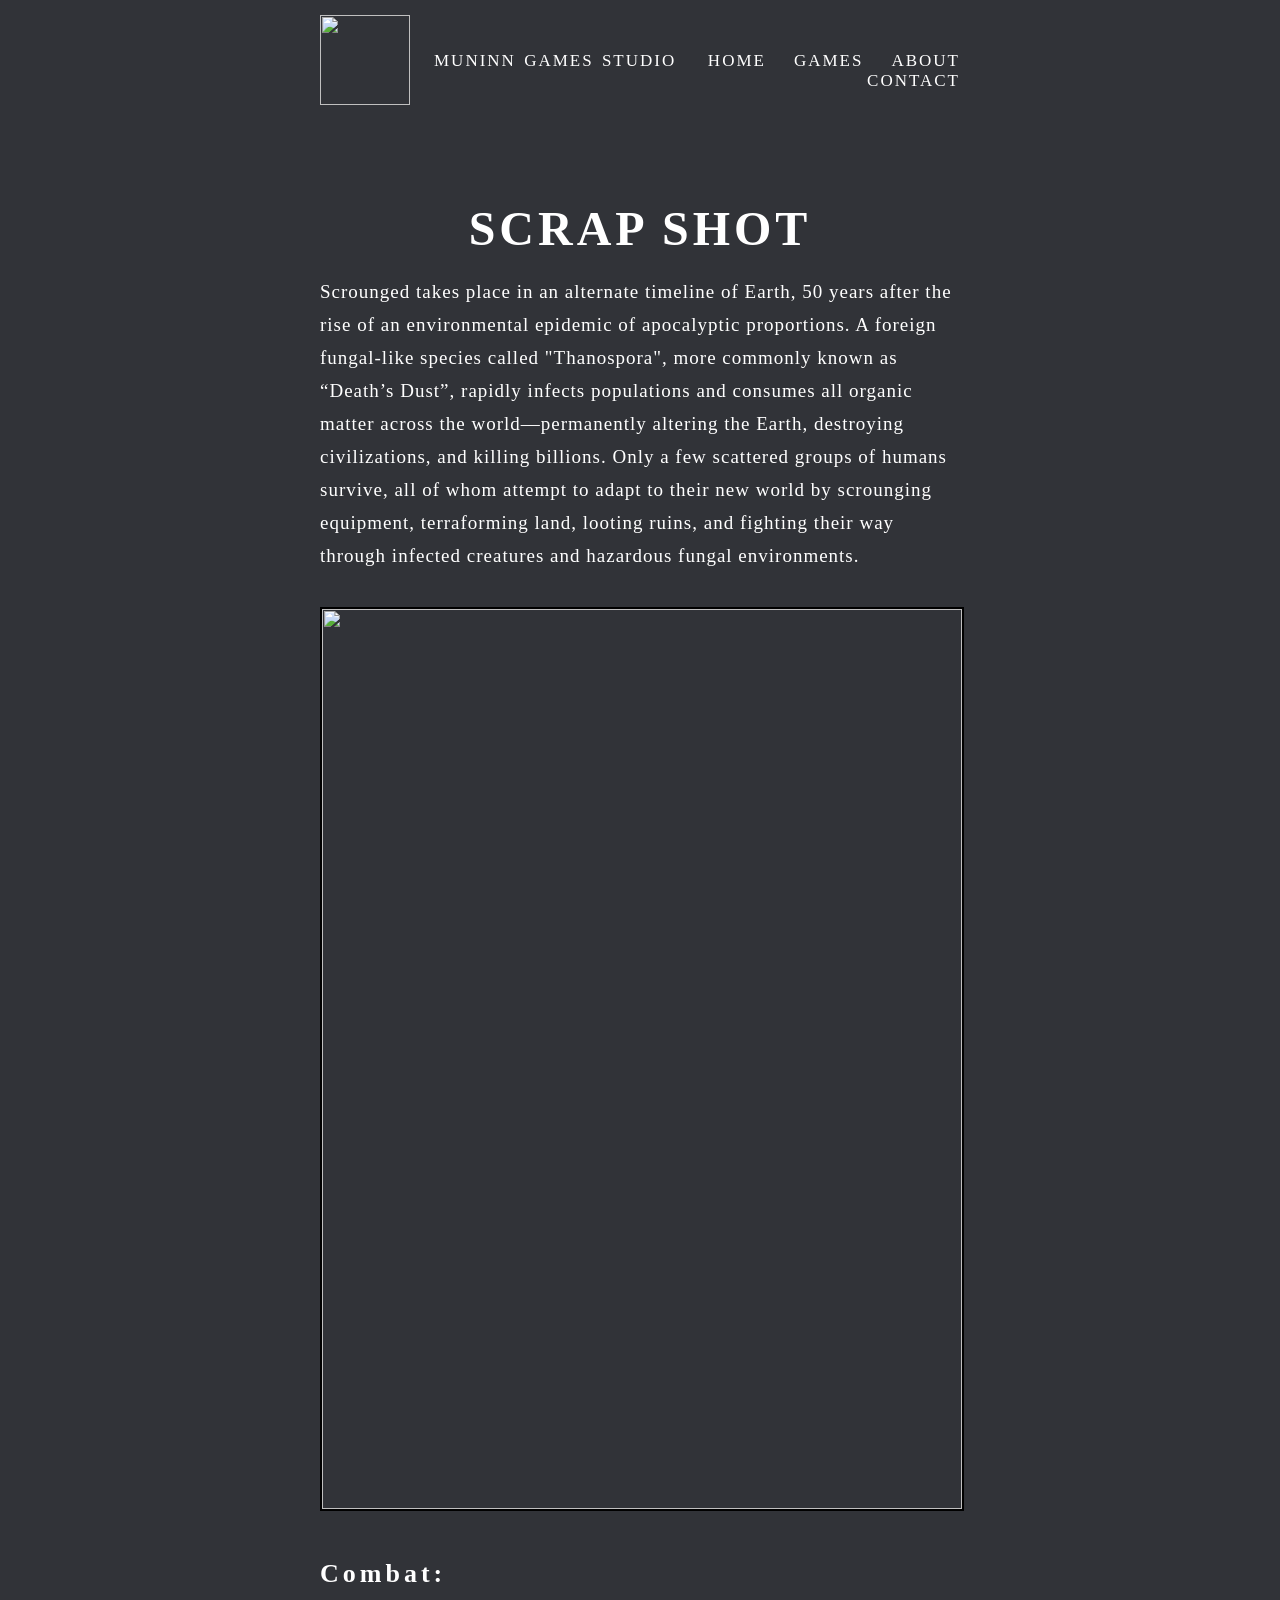
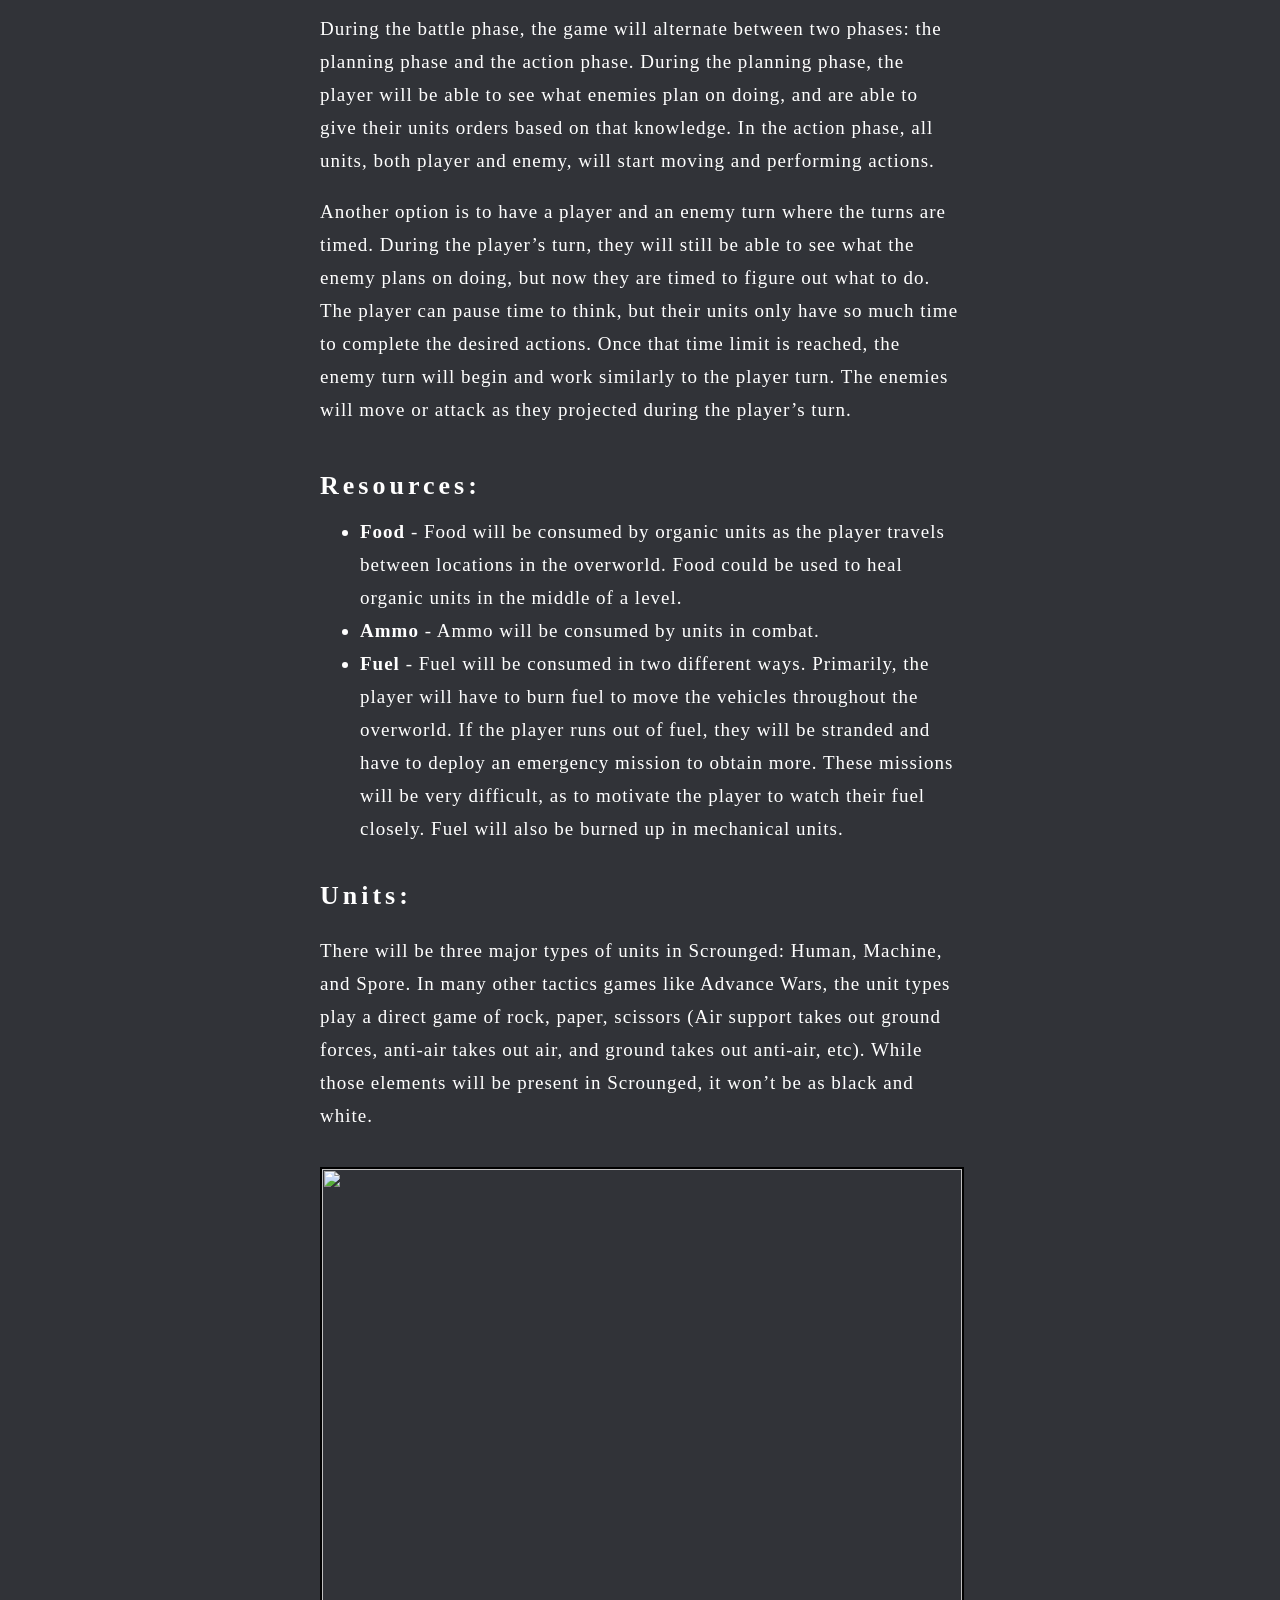
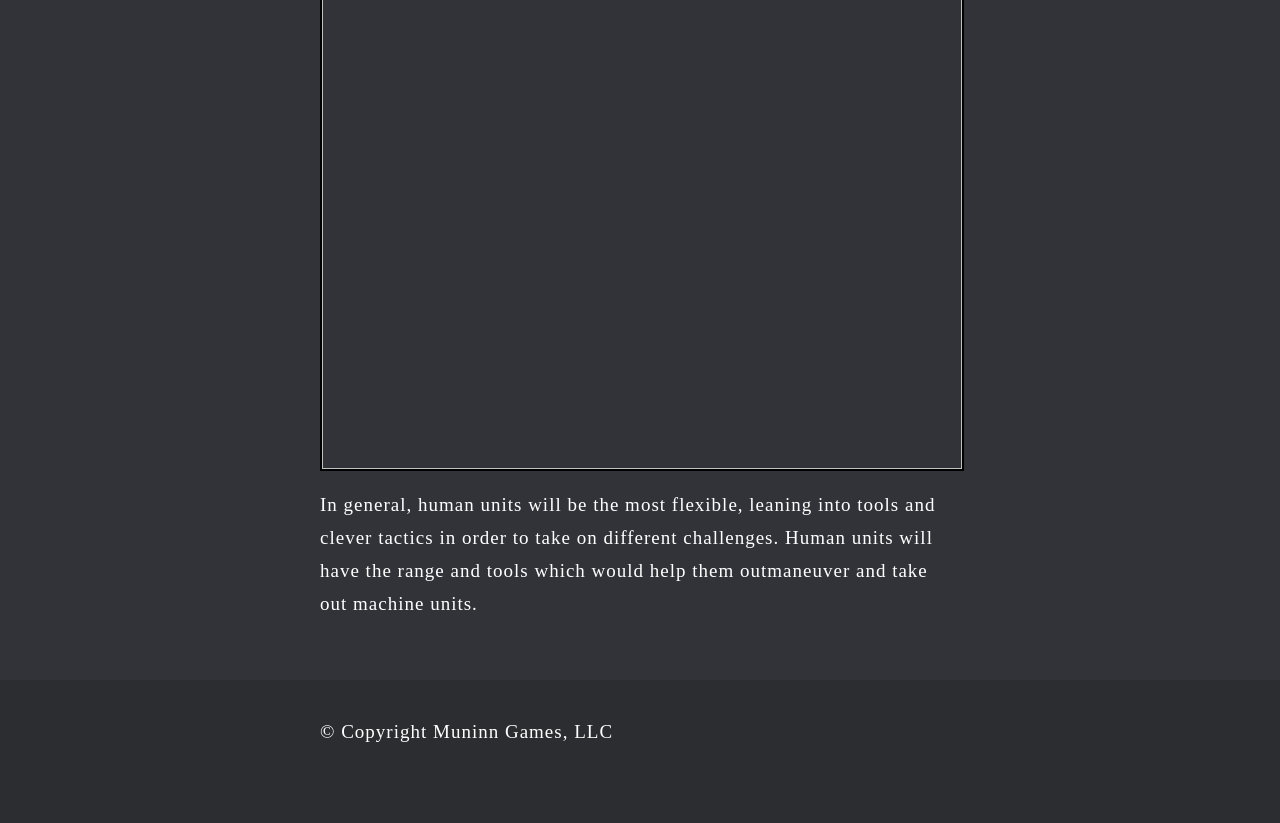
==== our-games/scrap-shot.html @ 383f55ab "Added Game Landing Pages" ====
<html>

    <heading>
        <title>Munnin Games</title>
        <link rel="stylesheet" type="text/css" href="../stylesheet.css">
        <meta charset="utf-8">
    <heading>

    <body>
        <main>
            <nav>
                <div class="nav_muninn-logo">
                    <img style="width:90px;" src="../img/logos/Muninn_White_2019.png" class="no-border">
                </div>

                <div class="nav_logomark">
                    <a href="#">MUNINN GAMES STUDIO</a>
                </div>

                <div class="nav_links">
                    <a href="../index.html">HOME</a>
                    <a href="../games.html">GAMES</a>
                    <a href="../about.html">ABOUT</a>
                    <a href="../contact.html">CONTACT</a>
                </div>
            </nav>

            <!-- END OF NEVIGATION -->

            <section>
                <h1>SCRAP SHOT</h1>
                <p>Scrounged takes place in an alternate timeline of Earth, 50 years after the rise of an environmental epidemic of apocalyptic proportions. A foreign fungal-like species called "Thanospora", more commonly known as “Death’s Dust”, rapidly infects populations and consumes all organic matter across the world—permanently altering the Earth, destroying civilizations, and killing billions. Only a few scattered groups of humans survive, all of whom attempt to adapt to their new world by scrounging equipment, terraforming land, looting ruins, and fighting their way through infected creatures and hazardous fungal environments.</p>

                <div class="center-box">
                    <img src="../img/games/scrap-shot/Scrap Shot Mock 6 - Level Design Test.png">
                </div>
            </section>

            <section>
                <h2>Combat:</h2>
                <p>During the battle phase, the game will alternate between two phases: the planning phase and the action phase. During the planning phase, the player will be able to see what enemies plan on doing, and are able to give their units orders based on that knowledge. In the action phase, all units, both player and enemy, will start moving and performing actions. 
                
                <p>Another option is to have a player and an enemy turn where the turns are timed. During the player’s turn, they will still be able to see what the enemy plans on doing, but now they are timed to figure out what to do. The player can pause time to think, but their units only have so much time to complete the desired actions. Once that time limit is reached, the enemy turn will begin and work similarly to the player turn. The enemies will move or attack as they projected during the player’s turn.</p>

                <div class="spacer"></div> <!-- adds space between elements -->
                    
                <h2>Resources:</h2>
                <ul>
                    <li><b>Food</b> - Food will be consumed by organic units as the player travels between locations in the overworld. Food could be used to heal organic units in the middle of a level.</li>
                    <li><b>Ammo</b> - Ammo will be consumed by units in combat.
                    <li><b>Fuel</b> - Fuel will be consumed in two different ways. Primarily, the player will have to burn fuel to move the vehicles throughout the overworld. If the player runs out of fuel, they will be stranded and have to deploy an emergency mission to obtain more. These missions will be very difficult, as to motivate the player to watch their fuel closely. Fuel will also be burned up in mechanical units.
                        
                </ul>

                <div class="spacer"></div> <!-- adds space between elements -->

                <h2>Units:</h2>
                <p>There will be three major types of units in Scrounged: Human, Machine, and Spore. In many other tactics games like Advance Wars, the unit types play a direct game of rock, paper, scissors (Air support takes out ground forces, anti-air takes out air, and ground takes out anti-air, etc). While those elements will be present in Scrounged, it won’t be as black and white.</p>

                <div class="center-box">
                    <img src="../img/games/scrap-shot/Death Screen Menu 3.png">
                </div>
                
                <p>In general, human units will be the most flexible, leaning into tools and clever tactics in order to take on different challenges. Human units will have the range and tools which would help them outmaneuver and take out machine units.</p>
            </section>
        </main>

    </body>

    <footer>
        <section>
            <p>© Copyright Muninn Games, LLC</p>
        <section>
    </footer>




</html>
---- stylesheet.css ----
*{
    margin: 0 0;
}

/* --- NAV CONTENT --- */

nav {
    display: flex;
    grid-template-columns: 1fr;
    margin-bottom: 110px;
}

    nav a {
        font-size: 17px;
        color: #ffffff;
        font-family: coop-reg;
        letter-spacing: 2px;
        text-decoration: none;
    }

    .nav_links {
        text-align: right;
        word-spacing: 24px;
        width: 100%;
    }

        .nav_links a:hover {
            opacity: 45%;
            transition: .3s;
        }

        .nav_links-here {
            opacity: 45%;
            text-decoration: underline;
            text-decoration-thickness: 2px;
            text-underline-offset: 7px;
        }

    .nav_logomark {
        font-size: 17px;
        color: #ffffff;
        font-family: coop-reg;
        letter-spacing: 2px;
        text-decoration: none;
        display: inline-block;
        margin-left: 24px;
        width: 100%;
    }
    
        .nav_logomark a {
            text-align: left;
            word-spacing: 2px;
        }

    .nav_muninn-logo {
        text-align: left;
        border: none;
        width: 92px;
        height: 92px;
        margin-top: -64px;
        display: flexbox;
    }

/* --- WEB BODY CONTENT --- */

    body {
        margin: 0px;
        background-color: #313338;
    }

        main {
            margin: 4% 25%;
            background-color: #313338;
        }
    
    section {
        margin-bottom: 40px;
    }

    hr {
        background-color: #2B2D31;
        color: #2B2D31;
        border: 2px solid;
        margin-bottom: 42px;
    }

    .spacer {
        height: 36px; /* Use this tag to add space between elements. */
    }

    img {
        width: 100%;
        margin: 26px 0px 8px 0px;
        border: 2px solid #000000;
    }

        .no-border {
            width: 680px;
            margin: 28px 0px 18px 0px;
            border: none;
        }

        .no-class {
            margin: 0px;
            border: 2px solid #000000;
            border: none;
            padding: 4px;
        }
    
    .center-box {
        text-align: center;
    }
    
    footer {
        padding: 2% 25%;
    }
    
    
/* divs and grids */

    .grid-games {
        margin-top: 28px;
        display: flexbox;
    }

        .grid-games a:hover {
            opacity: 35%;
            transition: .45s;
        }
    
    .grid-games-02 {
        margin-top: 28px;
        column-gap: 14px;
        row-gap: 14px;
        display: grid;
        text-align: center;
        grid-template-columns: 1fr 1fr;
    }

    .grid-games-02 a:hover {
        opacity: 35%;
        transition: .3s;
    }

        .grid-games-02 h2 {
            font-size: 24px;
            color: #ffffff;
            font-family: coop-l;
            letter-spacing: 6px;
            margin-top: 4px;
            margin-bottom: 4px;
        }

        .grid-games-02 p {
            font-size: 16px;
            color: #ffffff;
            font-family: coop-reg;
            letter-spacing: 1px;
            line-height: 28px;
        }

        .grid-games-02 a {
            text-decoration: none;
        }

        .game-box {
            width: 400px;
            text-align: center;
            padding: 4px 30px 20px 30px;
            background-color: #44454d;
        }

        .game-box img {
            border: none;
        }

    .grid-character {
        display: grid;
        grid-template-columns: 35% 66%;
        width: 100%;
    }
    
        .grid-character_box {
            width: auto;
            margin-top: 26px;
        }

        .grid-character_box img {
            width: 100%;
            border: none;
            margin: 0px;
        }

        .grid-character_box h3 {
            font-size: 26px;
            color: #ffffff;
            font-family: coop-l;
            letter-spacing: 4px;
            margin-top: 0px;
            padding-left: 35px;
        }

        .grid-character_box p {
            font-size: 19px;
            color: #ffffff;
            font-family: coop-reg;
            letter-spacing: 1px;
            line-height: 33px;
            padding-left: 35px;
        }

/* font design */

    h1 {
        font-size: 48px;
        color: #ffffff;
        font-family: coop-l;
        letter-spacing: 4px;
        margin-bottom: 10px;
        text-align: center;
    }

    h2 {
        font-size: 26px;
        color: #ffffff;
        font-family: coop-l;
        letter-spacing: 4px;
        margin-top: 0px;
        margin-bottom: 14px;
    }

    p {
        font-size: 19px;
        color: #ffffff;
        font-family: coop-reg;
        letter-spacing: 1px;
        line-height: 33px;
        padding: 9px 0px;
    }

        ul {
            text-decoration: none;
            margin-top: 9px;
        }

        li {
            font-size: 19px;
            color: #ffffff;
            font-family: coop-reg;
            letter-spacing: 1px;
            line-height: 33px;
        }
    
    figcaption {
        text-align: left;
        font-size: 18px;
        color: #b9b9b9;
        font-family: coop-reg;
        letter-spacing: 1px;
        line-height: 28px;
        padding: 6px 0px 22px 0px;
    }
    
    .update { /* used for the font at the end of articles designated the date */
        font-size: 15px;
        color: #ffffff;
        font-family: coop-reg;
        letter-spacing: 1px;
        line-height: 33px;
        padding: 9px 0px;
    }


/* font family */

    @font-face {
        src: url(font/CooperHewitt-Light.otf);
        font-family: coop-l;
    }

    @font-face {
        src: url(font/CooperHewitt-Book.otf);
        font-family: coop-reg;
    }

    @font-face {
        src: url(font/CooperHewitt-Medium.otf);
        font-family: coop-med;
    }

    @font-face {
        src: url(font/CooperHewitt-Bold.otf);
        font-family: coop-b;
    }

/* --- FOOTER --- */

footer {
    margin: none;
    background-color: #2B2D31;

    font-size: 16px;
    color: #ffffff;
    font-family: coop-reg;
}
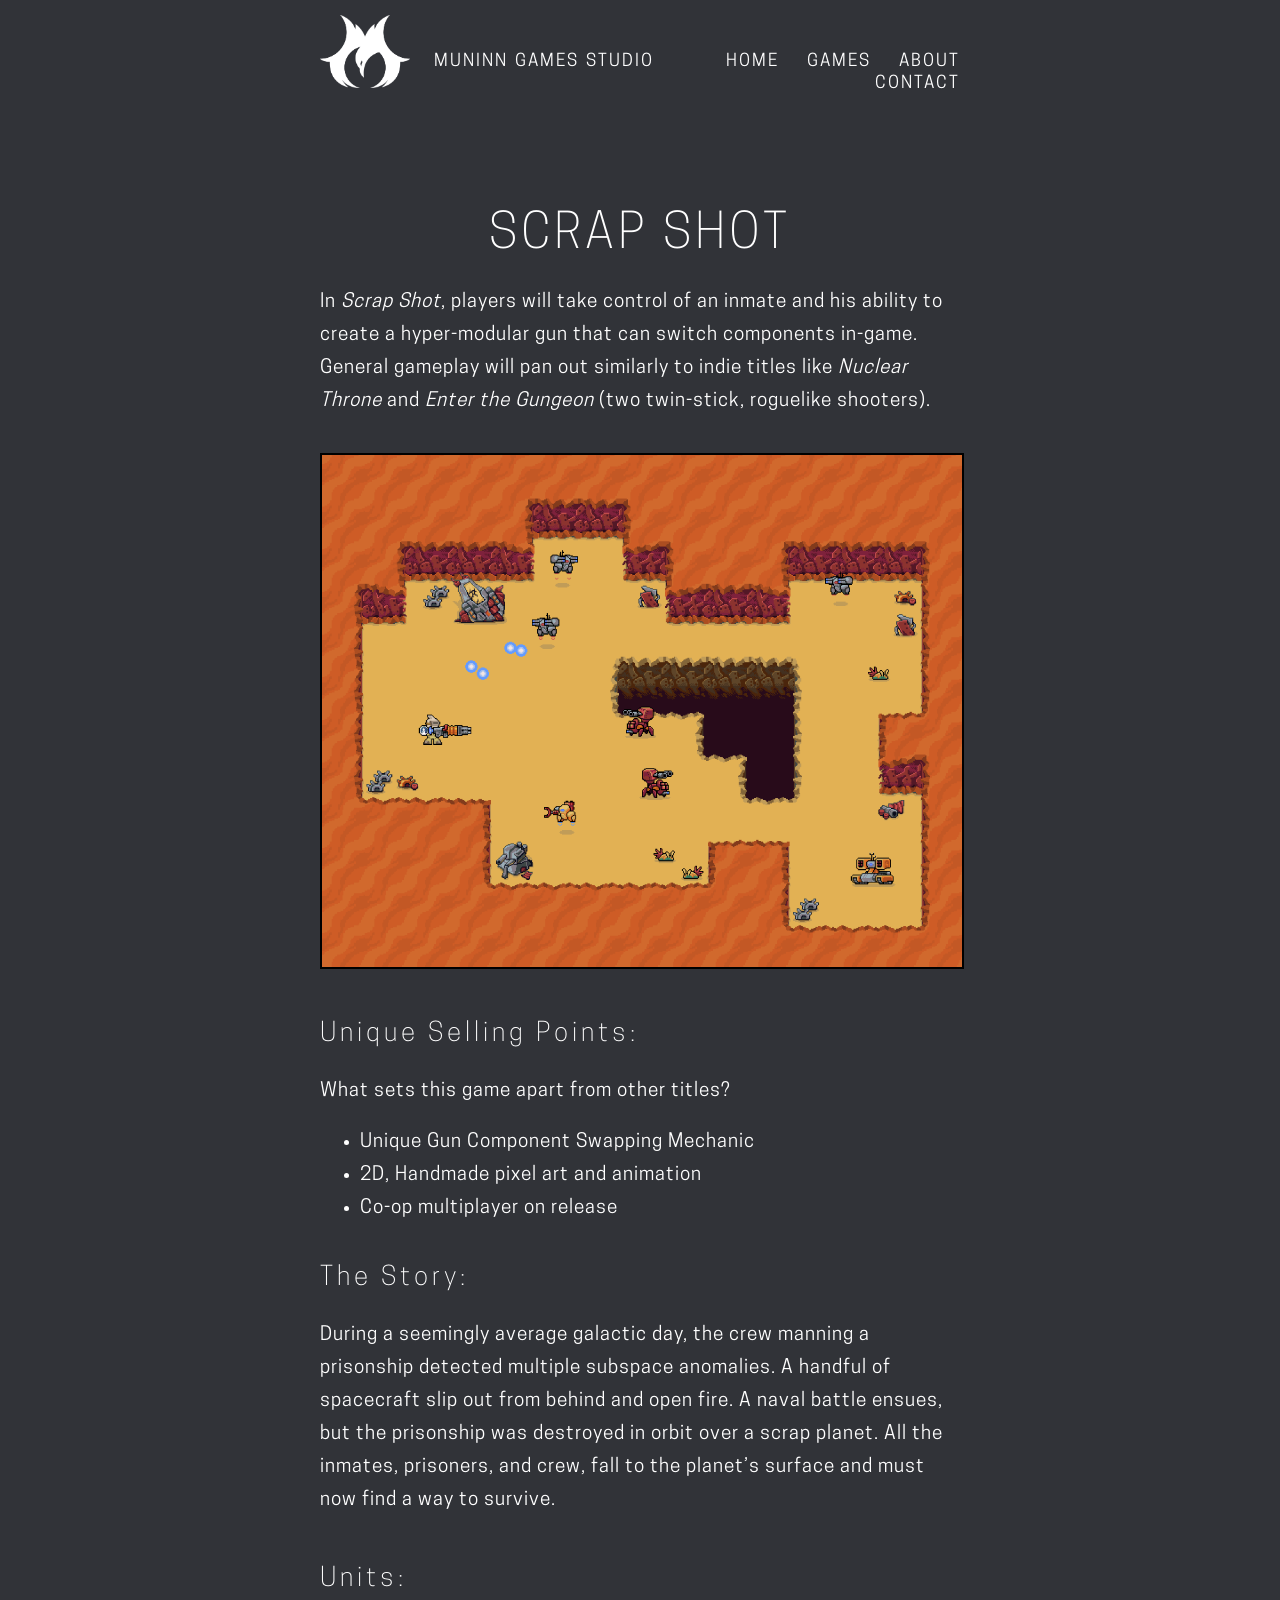
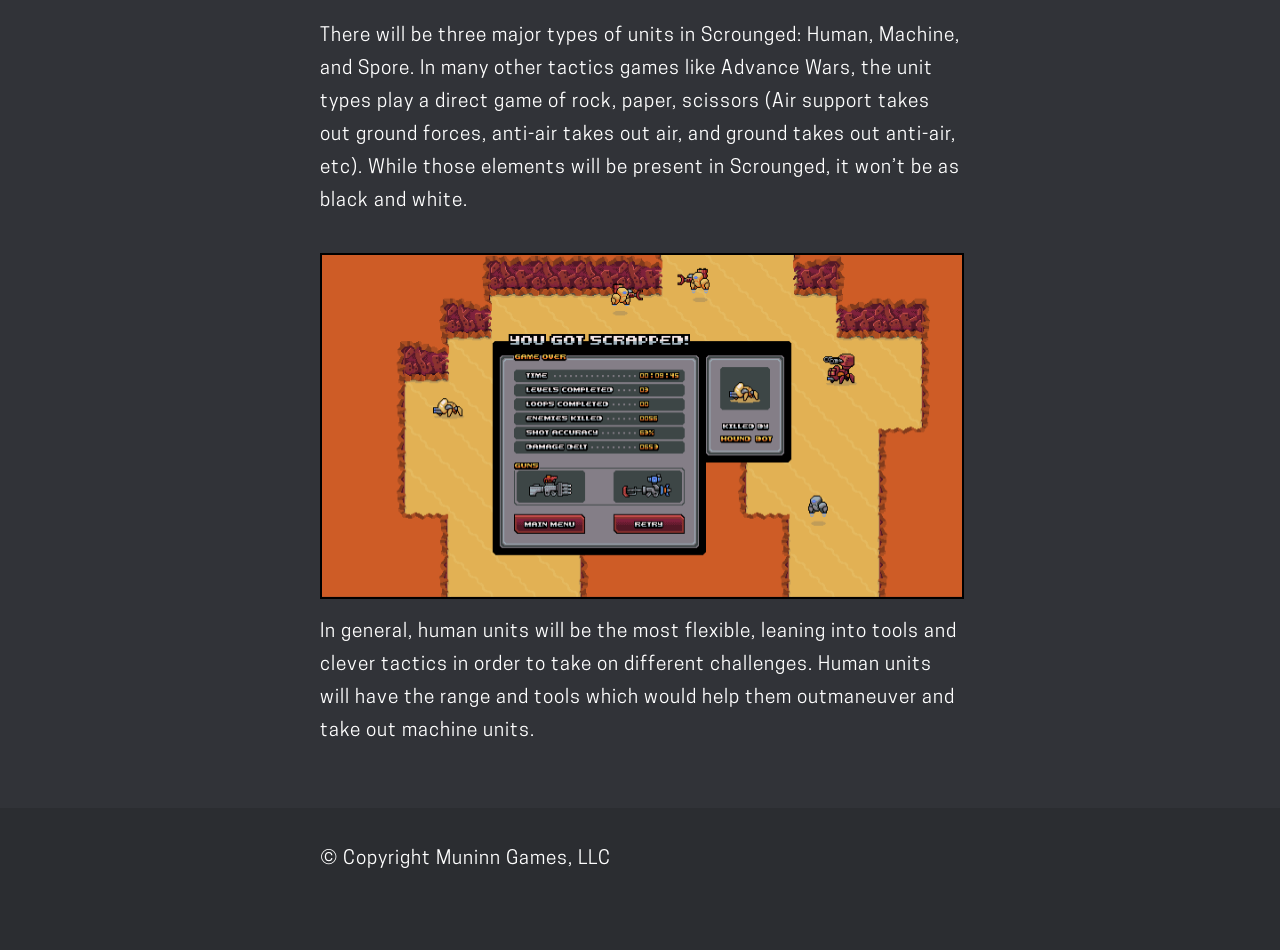
==== commit 3d39adff: "Update scrap-shot.html" ====
--- a/our-games/scrap-shot.html
+++ b/our-games/scrap-shot.html
@@ -29,7 +29,7 @@
 
             <section>
                 <h1>SCRAP SHOT</h1>
-                <p>Scrounged takes place in an alternate timeline of Earth, 50 years after the rise of an environmental epidemic of apocalyptic proportions. A foreign fungal-like species called "Thanospora", more commonly known as “Death’s Dust”, rapidly infects populations and consumes all organic matter across the world—permanently altering the Earth, destroying civilizations, and killing billions. Only a few scattered groups of humans survive, all of whom attempt to adapt to their new world by scrounging equipment, terraforming land, looting ruins, and fighting their way through infected creatures and hazardous fungal environments.</p>
+                <p>In <i>Scrap Shot</i>, players will take control of an inmate and his ability to create a hyper-modular gun that can switch components in-game. General gameplay will pan out similarly to indie titles like <i>Nuclear Throne</i> and <i>Enter the Gungeon</i> (two twin-stick, roguelike shooters). </p>
 
                 <div class="center-box">
                     <img src="../img/games/scrap-shot/Scrap Shot Mock 6 - Level Design Test.png">
@@ -37,20 +37,18 @@
             </section>
 
             <section>
-                <h2>Combat:</h2>
-                <p>During the battle phase, the game will alternate between two phases: the planning phase and the action phase. During the planning phase, the player will be able to see what enemies plan on doing, and are able to give their units orders based on that knowledge. In the action phase, all units, both player and enemy, will start moving and performing actions. 
-                
-                <p>Another option is to have a player and an enemy turn where the turns are timed. During the player’s turn, they will still be able to see what the enemy plans on doing, but now they are timed to figure out what to do. The player can pause time to think, but their units only have so much time to complete the desired actions. Once that time limit is reached, the enemy turn will begin and work similarly to the player turn. The enemies will move or attack as they projected during the player’s turn.</p>
+                <h2>Unique Selling Points:</h2>
+                <p>What sets this game apart from other titles?
+                <ul>
+                    <li>Unique Gun Component Swapping Mechanic</li>
+                    <li>2D, Handmade pixel art and animation</li>
+                    <li>Co-op multiplayer on release</li>
+                </ul>
 
                 <div class="spacer"></div> <!-- adds space between elements -->
                     
-                <h2>Resources:</h2>
-                <ul>
-                    <li><b>Food</b> - Food will be consumed by organic units as the player travels between locations in the overworld. Food could be used to heal organic units in the middle of a level.</li>
-                    <li><b>Ammo</b> - Ammo will be consumed by units in combat.
-                    <li><b>Fuel</b> - Fuel will be consumed in two different ways. Primarily, the player will have to burn fuel to move the vehicles throughout the overworld. If the player runs out of fuel, they will be stranded and have to deploy an emergency mission to obtain more. These missions will be very difficult, as to motivate the player to watch their fuel closely. Fuel will also be burned up in mechanical units.
-                        
-                </ul>
+                <h2>The Story:</h2>
+                <p>During a seemingly average galactic day, the crew manning a prisonship detected multiple subspace anomalies. A handful of spacecraft slip out from behind and open fire. A naval battle ensues, but the prisonship was destroyed in orbit over a scrap planet. All the inmates, prisoners, and crew, fall to the planet’s surface and must now find a way to survive.</p>
 
                 <div class="spacer"></div> <!-- adds space between elements -->
 
@@ -76,4 +74,4 @@
 
 
 
-</html>+</html>
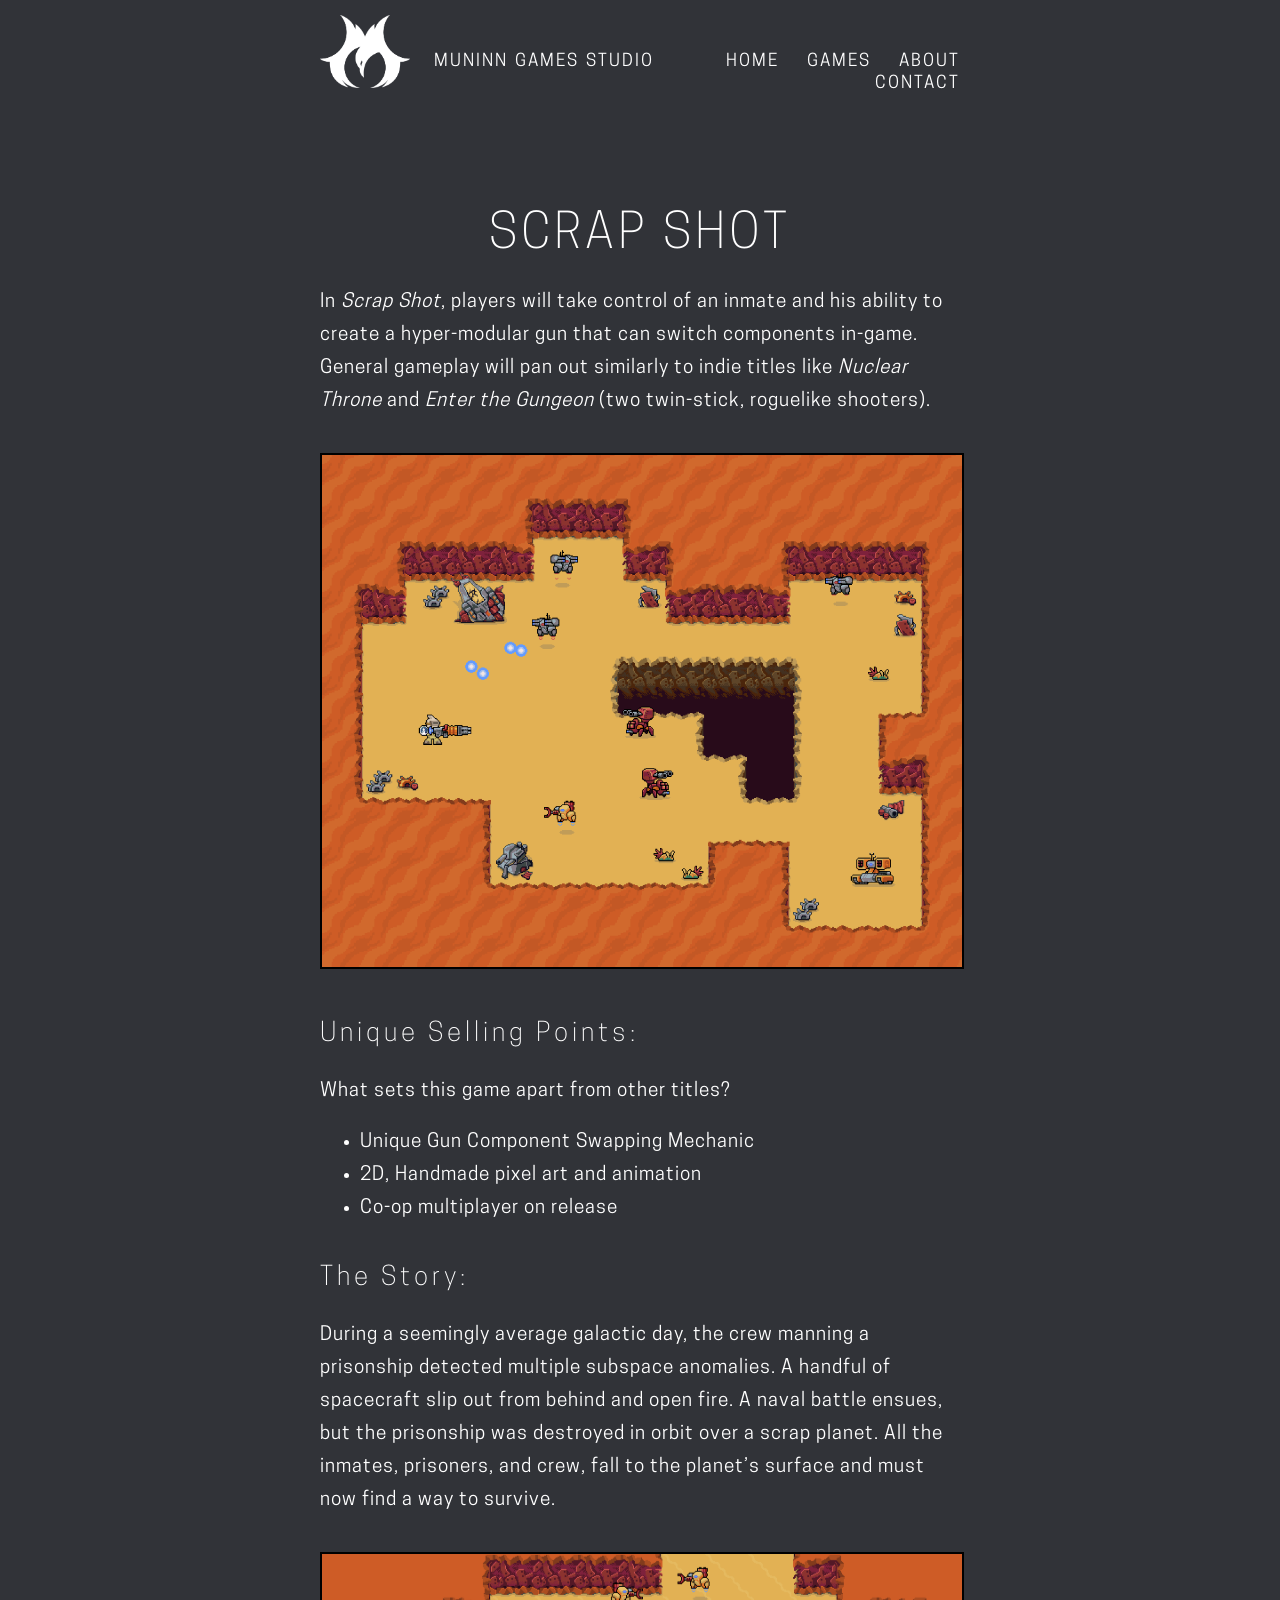
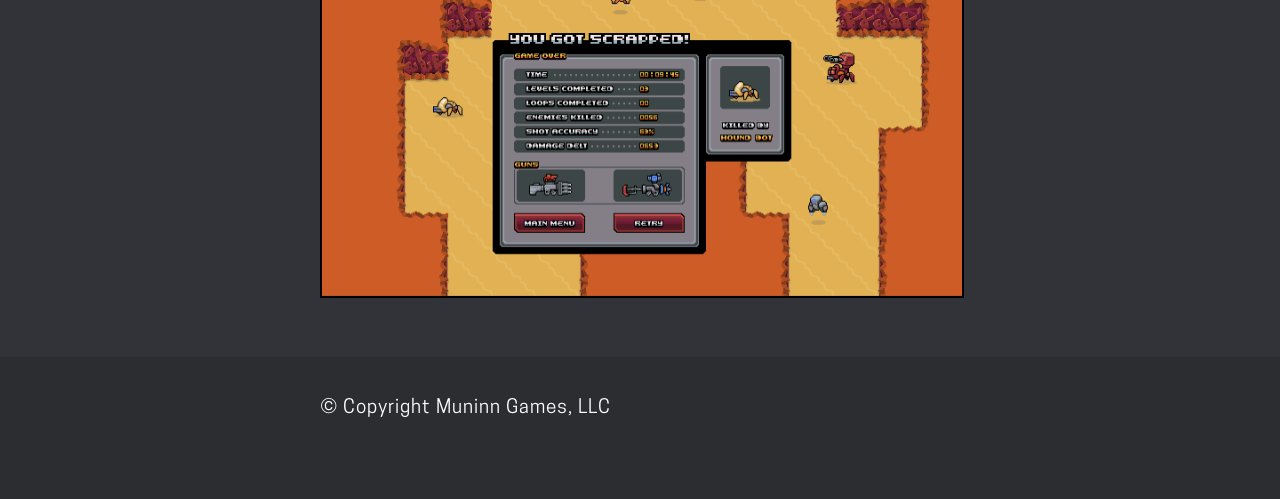
==== commit 890749c1: "Update scrap-shot.html" ====
--- a/our-games/scrap-shot.html
+++ b/our-games/scrap-shot.html
@@ -50,16 +50,10 @@
                 <h2>The Story:</h2>
                 <p>During a seemingly average galactic day, the crew manning a prisonship detected multiple subspace anomalies. A handful of spacecraft slip out from behind and open fire. A naval battle ensues, but the prisonship was destroyed in orbit over a scrap planet. All the inmates, prisoners, and crew, fall to the planet’s surface and must now find a way to survive.</p>
 
-                <div class="spacer"></div> <!-- adds space between elements -->
-
-                <h2>Units:</h2>
-                <p>There will be three major types of units in Scrounged: Human, Machine, and Spore. In many other tactics games like Advance Wars, the unit types play a direct game of rock, paper, scissors (Air support takes out ground forces, anti-air takes out air, and ground takes out anti-air, etc). While those elements will be present in Scrounged, it won’t be as black and white.</p>
-
                 <div class="center-box">
                     <img src="../img/games/scrap-shot/Death Screen Menu 3.png">
                 </div>
                 
-                <p>In general, human units will be the most flexible, leaning into tools and clever tactics in order to take on different challenges. Human units will have the range and tools which would help them outmaneuver and take out machine units.</p>
             </section>
         </main>
 
